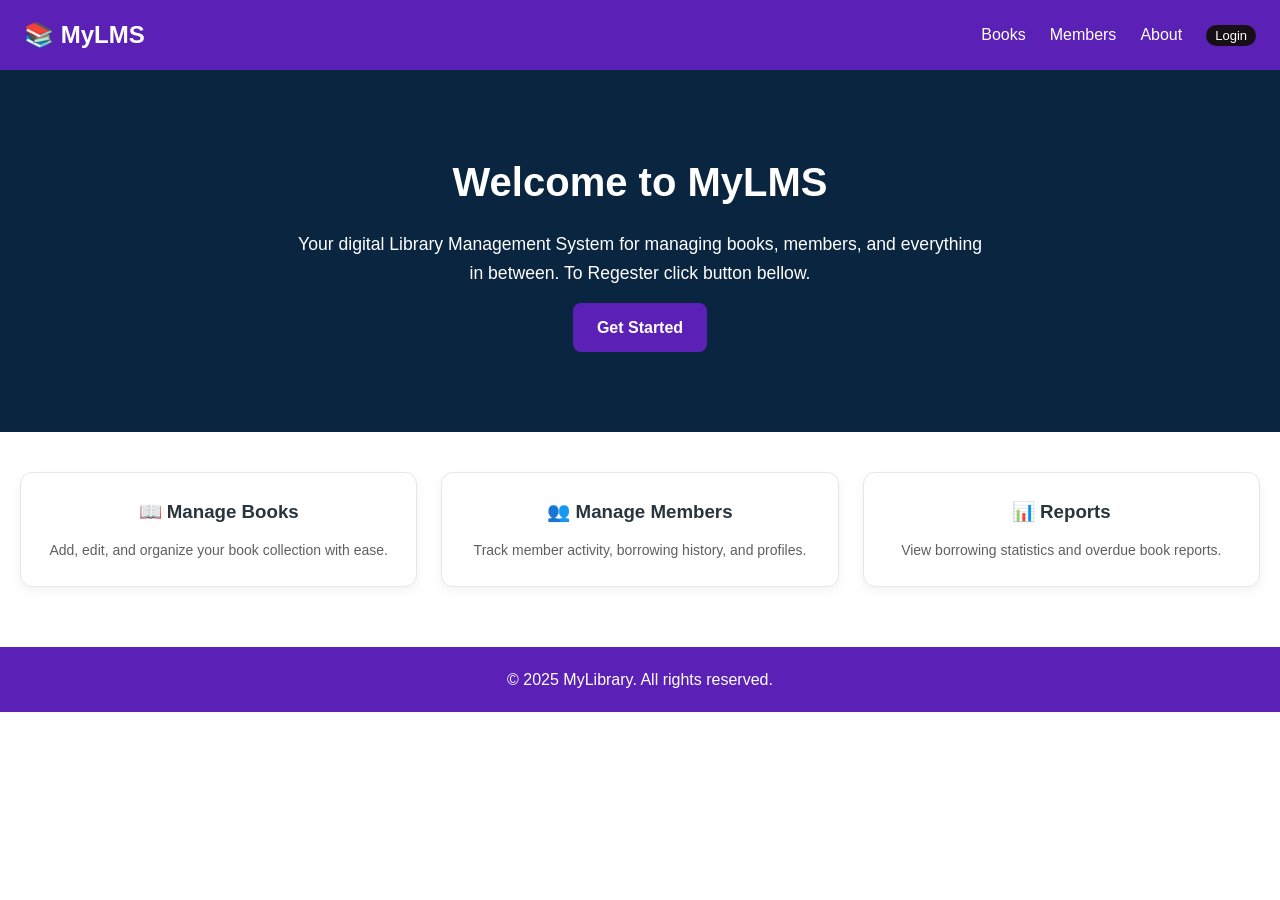
==== index.html @ 538db2ec "my LMS project" ====
<!DOCTYPE html>
<html lang="en">

<head>
    <meta charset="UTF-8">
    <meta name="viewport" content="width=device-width, initial-scale=1.0">
    <title>LMS</title>
    <link rel="stylesheet" href="assets/css/style.css">
</head>

<body>


  <header>
    <div class="header-left">
      <div class="hamburger" id="hamburger">&#9776;</div>
      <div class="logo">📚 MyLMS</div>
    </div>
    <nav id="nav-menu">
      <ul>
        <li><a href="#">Books</a></li>
        <li><a href="#">Members</a></li>
        <li><a href="#">About</a></li>
        <li><a class="head-link" href="login.php">Login</a></li>
      </ul>
    </nav>
  </header>


    <main class="hero">
        <div class="hero-content">
            <h1>Welcome to MyLMS</h1>
            <p>Your digital Library Management System for managing books, members, and everything in between. To Regester click button bellow.</p>
            <a href="login.php#signup" class="btn-primary">Get Started</a>
        </div>
    </main>

    <section class="features">
        <div class="feature-card">
            <h3>📖 Manage Books</h3>
            <p>Add, edit, and organize your book collection with ease.</p>
        </div>
        <div class="feature-card">
            <h3>👥 Manage Members</h3>
            <p>Track member activity, borrowing history, and profiles.</p>
        </div>
        <div class="feature-card">
            <h3>📊 Reports</h3>
            <p>View borrowing statistics and overdue book reports.</p>
        </div>
    </section>

    <footer>
        <p>&copy; 2025 MyLibrary. All rights reserved.</p>
    </footer>

    <script src="assets/js/main.js"></script>
</body>

</html>
---- assets/css/style.css ----
:root {
    --primary-color: #5b21b6;
    --secondary-color: #5F5F5F;
    --text-white: #FFFFFF;
    --text-black: #222222;
    --icon-color: #526B7A;
    --bg-dark-blue: #0A2540;
    --border-color: #E3E7EA;
    --bg-light: #FFFFFF;
    --card-title: #29343d;
}

* {
    margin: 0;
    padding: 0;
    box-sizing: border-box;
}

body {
    font-family: Arial, sans-serif;
    background: var(--bg-light);
    color: var(--text-black);
    line-height: 1.6;
}

/* Header */
header {
    background-color: var(--primary-color);
    color: var(--text-white);
    padding: 16px 32px;
    display: flex;
    justify-content: space-between;
    align-items: center;
    flex-wrap: wrap;
}

.logo {
    font-size: 24px;
    font-weight: bold;
}

.logo a {
    text-decoration: none;
    color: antiquewhite;
}

nav ul {
    display: flex;
    list-style: none;
    gap: 24px;
    flex-wrap: wrap;
    padding: 0;
    margin: 0;
}

nav a {
    color: var(--text-white);
    text-decoration: none;
    font-weight: 500;
    transition: color 0.3s;
}

nav a:hover {
    color: var(--icon-color);
}

/* login and sigin button */
.head-link {
    text-decoration: none;
    border-radius: 20px;
    padding: 3px 9px;
    background-color: #161016;
    color: var(--text-white);
    font-size: small;
}

.head-link:hover {
    background-color: rgb(1, 26, 43);
    color: var(--text-white);
}

/* Hero Section */
.hero {
    background: var(--bg-dark-blue);
    color: var(--text-white);
    padding: 80px 20px;
    display: flex;
    justify-content: center;
    align-items: center;
    text-align: center;
}

.hero-content {
    max-width: 700px;
    display: flex;
    flex-direction: column;
    gap: 16px;
}

.hero-content h1 {
    font-size: 2.5rem;
}

.hero-content p {
    font-size: 1.1rem;
}

.btn-primary {
    background-color: var(--primary-color);
    color: var(--text-white);
    padding: 12px 24px;
    border-radius: 8px;
    text-decoration: none;
    font-weight: bold;
    transition: background 0.3s;
    align-self: center;
}

.btn-primary:hover {
    background-color: #5144ff;
}

/* Features */
.features {
    display: flex;
    flex-wrap: wrap;
    justify-content: center;
    gap: 24px;
    padding: 40px 20px;
    background: var(--bg-light);
}

.feature-card {
    background: var(--bg-light);
    border: 1px solid var(--border-color);
    border-radius: 12px;
    padding: 24px;
    width: 300px;
    box-shadow: 0 4px 12px rgba(0, 0, 0, 0.05);
    text-align: center;
    flex: 1 1 280px;
}

.feature-card h3 {
    color: var(--card-title);
    margin-bottom: 12px;
}

.feature-card p {
    color: var(--secondary-color);
    font-size: 14px;
}

/* Footer */
footer {
    text-align: center;
    padding: 20px;
    background-color: var(--primary-color);
    color: var(--text-white);
    margin-top: 20px;
}

/* Media Queries */
@media (max-width: 768px) {
    .hero-content h1 {
        font-size: 2rem;
    }

    nav ul {
        justify-content: center;
        gap: 16px;
        margin-top: 10px;
    }

    .feature-card {
        width: 100%;
        max-width: 90%;
    }
}

@media (max-width: 480px) {
    .hero {
        padding: 60px 16px;
    }

    .hero-content h1 {
        font-size: 1.7rem;
    }

    .btn-primary {
        padding: 10px 20px;
    }

    nav ul {
        flex-direction: column;
        gap: 10px;
        align-items: center;
    }

    header {
        text-align: center;
        flex-direction: column;
    }
}

/* Tablet Devices (width: 481px to 768px) */
@media (max-width: 768px) {
    header {
        flex-direction: column;
        text-align: center;
    }

    nav ul {
        flex-wrap: wrap;
        justify-content: center;
        gap: 16px;
        margin-top: 12px;
    }

    .hero-content h1 {
        font-size: 2rem;
    }

    .feature-card {
        flex: 1 1 80%;
        max-width: 500px;
    }

    .features {
        padding: 30px 10px;
        gap: 16px;
    }
}

/* 📱 Mobile Devices (width: 0px to 480px) */
@media (max-width: 480px) {
    .logo {
        font-size: 20px;
    }

    nav ul {
        flex-direction: column;
        align-items: center;
        gap: 12px;
    }

    .hero {
        padding: 50px 16px;
    }

    .hero-content h1 {
        font-size: 1.5rem;
    }

    .hero-content p {
        font-size: 0.95rem;
    }

    .btn-primary {
        padding: 10px 20px;
        font-size: 14px;
    }

    .feature-card {
        flex: 1 1 100%;
        max-width: 100%;
        padding: 16px;
    }

    footer {
        font-size: 14px;
        padding: 15px 10px;
    }
}

/* Hamburger icon */
.hamburger {
    display: none;
    font-size: 28px;
    cursor: pointer;
    color: var(--text-white);
}

/* Header Flex Setup */
header {
    background-color: var(--primary-color);
    color: var(--text-white);
    padding: 16px 24px;
    display: flex;
    justify-content: space-between;
    align-items: center;
    flex-wrap: wrap;
}

/* Left side of header (hamburger + logo) */
.header-left {
    display: flex;
    align-items: center;
    gap: 16px;
}

/* Hamburger icon */
.hamburger {
    display: none;
    font-size: 28px;
    cursor: pointer;
    color: var(--text-white);
}

/* Responsive hamburger and nav */
@media (max-width: 768px) {
    .hamburger {
        display: block;
    }

    #nav-menu {
        display: none;
        width: 100%;
    }

    #nav-menu.active {
        display: flex;
        flex-direction: column;
        align-items: center;
        margin-top: 10px;
        gap: 12px;
    }

    nav ul {
        flex-direction: column;
        gap: 12px;
    }

    nav a {
        font-size: 16px;
    }
}
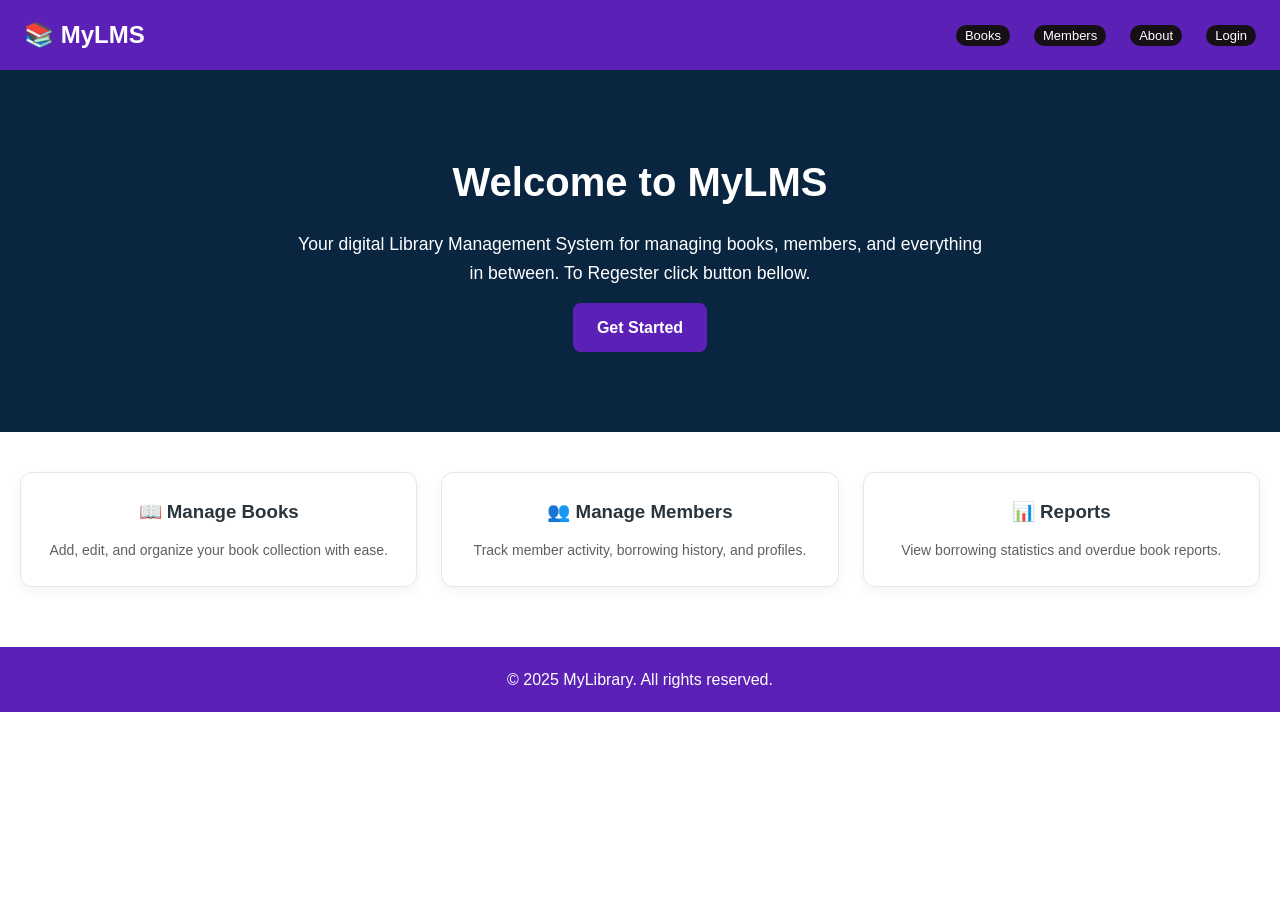
==== commit b0f9bab5: "added about, book andf member" ====
--- a/index.html
+++ b/index.html
@@ -18,9 +18,9 @@
     </div>
     <nav id="nav-menu">
       <ul>
-        <li><a href="#">Books</a></li>
-        <li><a href="#">Members</a></li>
-        <li><a href="#">About</a></li>
+        <li><a class="head-link" href="book.php">Books</a></li>
+        <li><a class="head-link" href="member.php">Members</a></li>
+        <li><a class="head-link" href="about.php">About</a></li>
         <li><a class="head-link" href="login.php">Login</a></li>
       </ul>
     </nav>
